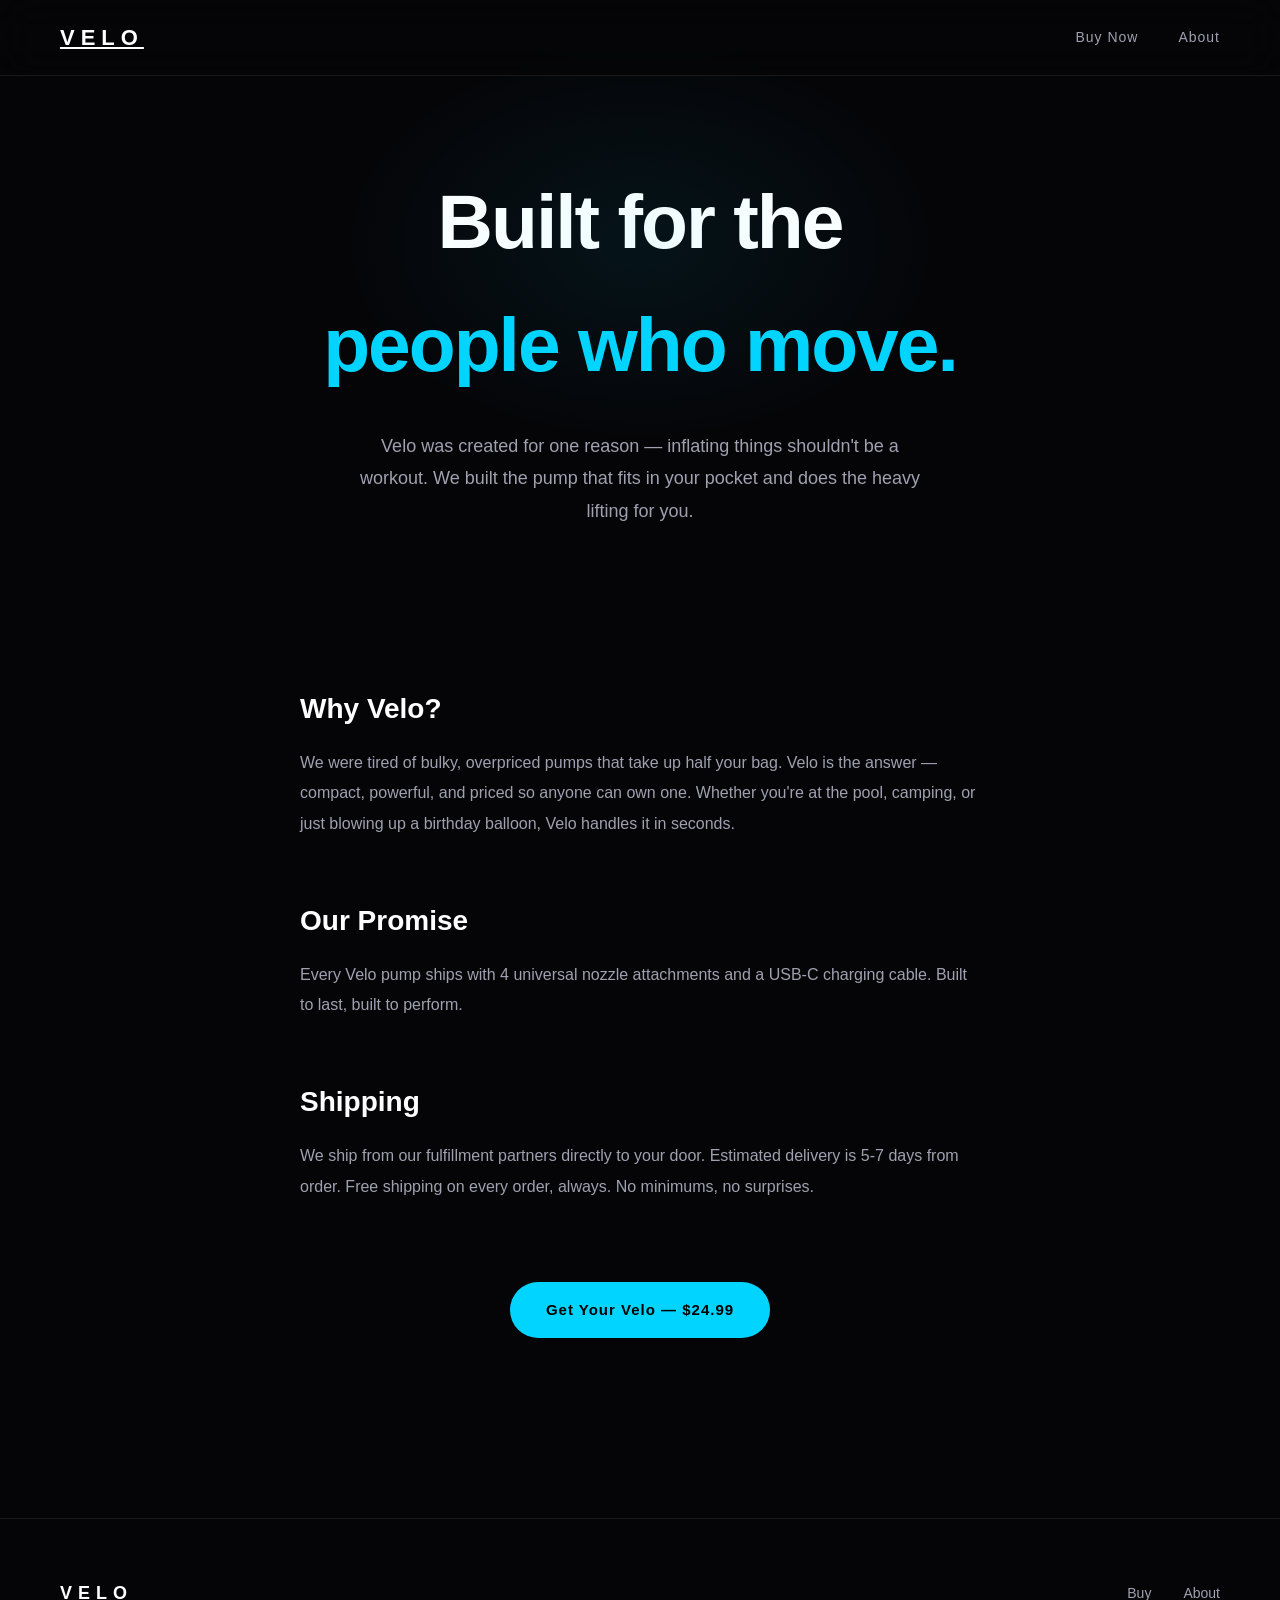
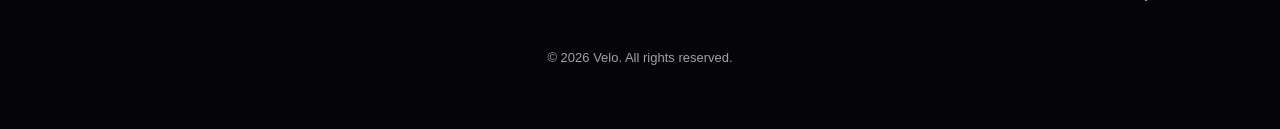
==== about.html @ b9e1aea3 "initial velo site" ====
<!DOCTYPE html>
<html lang="en">
<head>
  <meta charset="UTF-8" />
  <meta name="viewport" content="width=device-width, initial-scale=1.0" />
  <title>About — Velo</title>
  <link rel="stylesheet" href="css/style.css" />
</head>
<body>

  <!-- NAV -->
  <nav class="nav">
    <a href="index.html" class="nav-logo">VELO</a>
    <div class="nav-links">
      <a href="order.html">Buy Now</a>
      <a href="about.html">About</a>
    </div>
  </nav>

  <!-- ABOUT HERO -->
  <section class="about-hero">
    <h1>Built for the<br /><span class="blue">people who move.</span></h1>
    <p>Velo was created for one reason — inflating things shouldn't be a workout. We built the pump that fits in your pocket and does the heavy lifting for you.</p>
  </section>

  <!-- ABOUT CONTENT -->
  <div class="about-content">
    <div class="about-block reveal">
      <h2>Why Velo?</h2>
      <p>We were tired of bulky, overpriced pumps that take up half your bag. Velo is the answer — compact, powerful, and priced so anyone can own one. Whether you're at the pool, camping, or just blowing up a birthday balloon, Velo handles it in seconds.</p>
    </div>

    <div class="about-block reveal">
      <h2>Our Promise</h2>
      <p>Every Velo pump ships with 4 universal nozzle attachments and a USB-C charging cable. Built to last, built to perform.</p>
    </div>

    <div class="about-block reveal">
      <h2>Shipping</h2>
      <p>We ship from our fulfillment partners directly to your door. Estimated delivery is 5-7 days from order. Free shipping on every order, always. No minimums, no surprises.</p>
    </div>

    <div class="about-block reveal" style="text-align:center; padding-top: 20px;">
      <a href="order.html" class="btn-primary magnetic">Get Your Velo — $24.99</a>
    </div>
  </div>

  <!-- FOOTER -->
  <footer class="footer">
    <div class="footer-logo">VELO</div>
    <div class="footer-links">
      <a href="order.html">Buy</a>
      <a href="about.html">About</a>
    </div>
    <p class="footer-copy">© 2026 Velo. All rights reserved.</p>
  </footer>

  <script src="js/main.js"></script>
</body>
</html>
---- css/style.css ----
/* ===== RESET & BASE ===== */
*, *::before, *::after { box-sizing: border-box; margin: 0; padding: 0; }

:root {
  --bg: #050508;
  --bg2: #0a0a0f;
  --blue: #00D4FF;
  --blue-dim: rgba(0, 212, 255, 0.12);
  --white: #ffffff;
  --gray: #a0a0b0;
  --light: #e8e8f0;
  --card-bg: rgba(255,255,255,0.04);
  --border: rgba(255,255,255,0.08);
}

html { scroll-behavior: smooth; }

body {
  background: var(--bg);
  color: var(--white);
  font-family: -apple-system, BlinkMacSystemFont, 'SF Pro Display', 'Segoe UI', sans-serif;
  overflow-x: hidden;
  line-height: 1.6;
}

.blue { color: var(--blue); }

/* ===== NAV ===== */
.nav {
  position: fixed;
  top: 0; left: 0; right: 0;
  z-index: 100;
  display: flex;
  justify-content: space-between;
  align-items: center;
  padding: 20px 60px;
  background: rgba(5,5,8,0.8);
  backdrop-filter: blur(20px);
  border-bottom: 1px solid var(--border);
}

.nav-logo {
  font-size: 22px;
  font-weight: 800;
  letter-spacing: 6px;
  color: var(--white);
}

.nav-links {
  display: flex;
  gap: 40px;
}

.nav-links a {
  color: var(--gray);
  text-decoration: none;
  font-size: 14px;
  letter-spacing: 1px;
  transition: color 0.3s;
}

.nav-links a:hover { color: var(--blue); }

/* ===== HERO ===== */
.hero {
  min-height: 100vh;
  display: flex;
  align-items: center;
  justify-content: space-between;
  padding: 120px 60px 80px;
  gap: 60px;
  position: relative;
  overflow: hidden;
}

.hero::before {
  content: '';
  position: absolute;
  top: 20%;
  right: 10%;
  width: 600px;
  height: 600px;
  background: radial-gradient(circle, rgba(0,212,255,0.08) 0%, transparent 70%);
  pointer-events: none;
}

.hero-content {
  flex: 1;
  max-width: 560px;
  z-index: 1;
}

.hero-eyebrow {
  font-size: 12px;
  letter-spacing: 4px;
  text-transform: uppercase;
  color: var(--blue);
  margin-bottom: 20px;
}

.hero-title {
  font-size: clamp(48px, 6vw, 80px);
  font-weight: 800;
  line-height: 1.05;
  letter-spacing: -2px;
  margin-bottom: 24px;
  color: var(--white);
}

.hero-sub {
  font-size: 18px;
  color: var(--gray);
  margin-bottom: 40px;
  max-width: 420px;
  line-height: 1.7;
}

.hero-image {
  flex: 1;
  display: flex;
  justify-content: center;
  align-items: center;
  z-index: 1;
}

.hero-img {
  width: 100%;
  max-width: 520px;
  filter: drop-shadow(0 0 60px rgba(0,212,255,0.25));
  animation: float 6s ease-in-out infinite;
}

@keyframes float {
  0%, 100% { transform: translateY(0px); }
  50% { transform: translateY(-18px); }
}

/* ===== BUTTONS ===== */
.btn-primary {
  display: inline-block;
  padding: 16px 36px;
  background: var(--blue);
  color: #000;
  font-size: 15px;
  font-weight: 700;
  letter-spacing: 1px;
  text-decoration: none;
  border-radius: 50px;
  transition: all 0.3s ease;
  cursor: pointer;
  border: none;
}

.btn-primary:hover {
  background: #fff;
  transform: translateY(-2px);
  box-shadow: 0 20px 40px rgba(0,212,255,0.3);
}

.btn-secondary {
  display: inline-block;
  padding: 16px 36px;
  background: transparent;
  color: var(--white);
  font-size: 15px;
  font-weight: 600;
  letter-spacing: 1px;
  text-decoration: none;
  border-radius: 50px;
  border: 1px solid var(--border);
  transition: all 0.3s ease;
  cursor: pointer;
}

.btn-secondary:hover {
  border-color: var(--blue);
  color: var(--blue);
}

/* ===== SCROLL VIDEO HERO ===== */
.scroll-section {
  position: relative;
  height: 250vh;
}

.scroll-sticky {
  position: sticky;
  top: 0;
  height: 100vh;
  width: 100%;
  background: #000;
  overflow: hidden;
}

.scroll-video {
  position: absolute;
  inset: 0;
  width: 100%;
  height: 100%;
  object-fit: contain;
  opacity: 0;
  transition: opacity 0.6s ease;
}

.scroll-video.ready { opacity: 1; }

/* Loading */
.scroll-loader {
  position: absolute;
  inset: 0;
  display: flex;
  flex-direction: column;
  align-items: center;
  justify-content: center;
  gap: 20px;
  z-index: 10;
  background: #000;
  transition: opacity 0.6s ease;
}

.scroll-loader.hidden { opacity: 0; pointer-events: none; }

.loader-spinner {
  width: 48px;
  height: 48px;
  border: 2px solid rgba(255,255,255,0.05);
  border-top-color: var(--blue);
  border-radius: 50%;
  animation: spin 0.8s linear infinite;
}

@keyframes spin { to { transform: rotate(360deg); } }

.loader-text {
  font-size: 10px;
  font-weight: 900;
  letter-spacing: 0.35em;
  text-transform: uppercase;
  color: rgba(255,255,255,0.4);
}

.loader-bar-track {
  width: 200px;
  height: 1px;
  background: rgba(255,255,255,0.1);
  border-radius: 1px;
  overflow: hidden;
}

.loader-bar {
  height: 100%;
  width: 0%;
  background: var(--blue);
  transition: width 0.2s ease;
}

/* Edge fades */
.scroll-fade-top {
  position: absolute;
  inset-x: 0;
  top: 0;
  height: 120px;
  background: linear-gradient(to bottom, #000 0%, transparent 100%);
  pointer-events: none;
  z-index: 20;
}

.scroll-fade-bottom {
  position: absolute;
  inset-x: 0;
  bottom: 0;
  height: 120px;
  background: linear-gradient(to top, #000 0%, transparent 100%);
  pointer-events: none;
  z-index: 20;
}

/* Scroll cue */
.scroll-cue {
  position: absolute;
  bottom: 40px;
  left: 50%;
  transform: translateX(-50%);
  display: flex;
  flex-direction: column;
  align-items: center;
  gap: 8px;
  z-index: 30;
  opacity: 0.4;
  pointer-events: none;
  transition: opacity 0.5s ease;
}

.scroll-cue.hidden { opacity: 0; }

.scroll-cue span {
  font-size: 10px;
  font-weight: 900;
  letter-spacing: 0.4em;
  text-transform: uppercase;
  color: var(--white);
}

.scroll-cue-line {
  width: 1px;
  height: 40px;
  background: linear-gradient(to bottom, rgba(255,255,255,0.6), transparent);
  animation: pulse 1.5s ease-in-out infinite;
}

@keyframes pulse { 0%, 100% { opacity: 0.4; } 50% { opacity: 1; } }

/* Scroll overlay text */
.scroll-overlay {
  position: absolute;
  inset: 0;
  display: flex;
  flex-direction: column;
  align-items: center;
  justify-content: center;
  text-align: center;
  z-index: 25;
  opacity: 0;
  transform: translateY(20px);
  transition: opacity 0.8s ease, transform 0.8s ease;
  pointer-events: none;
  padding: 40px;
}

.scroll-overlay.visible {
  opacity: 1;
  transform: translateY(0);
  pointer-events: all;
}

.scroll-overlay-title {
  font-size: clamp(80px, 14vw, 160px);
  font-weight: 900;
  letter-spacing: -4px;
  line-height: 0.95;
  margin-bottom: 12px;
  color: var(--white);
  text-transform: uppercase;
}

.scroll-overlay-tagline {
  font-size: clamp(13px, 1.5vw, 18px);
  font-weight: 400;
  letter-spacing: 6px;
  text-transform: uppercase;
  color: var(--white);
  margin-bottom: 20px;
  opacity: 0.85;
}

.scroll-overlay-sub {
  font-size: clamp(14px, 1.8vw, 20px);
  color: var(--gray);
  margin-bottom: 36px;
  letter-spacing: 1px;
}

/* ===== SECTION HEADER ===== */
.section-header {
  text-align: center;
  margin-bottom: 60px;
}

.section-eyebrow {
  font-size: 11px;
  letter-spacing: 4px;
  text-transform: uppercase;
  color: var(--blue);
  margin-bottom: 16px;
}

.section-header h2 {
  font-size: clamp(36px, 5vw, 60px);
  font-weight: 800;
  letter-spacing: -2px;
  line-height: 1.1;
}

.section-sub {
  color: var(--gray);
  font-size: 16px;
  margin-top: 12px;
}

/* ===== PRODUCTS SECTION ===== */
.products-section {
  padding: 120px 60px;
  background: var(--bg2);
}

.products-grid {
  display: grid;
  grid-template-columns: repeat(3, 1fr);
  gap: 24px;
  max-width: 1100px;
  margin: 0 auto;
}

.product-card {
  background: var(--card-bg);
  border: 1px solid var(--border);
  border-radius: 24px;
  overflow: hidden;
  transition: all 0.4s ease;
}

.product-card:hover {
  border-color: rgba(0,212,255,0.25);
  transform: translateY(-6px);
}

.product-img-wrap {
  background: rgba(255,255,255,0.02);
  padding: 40px;
  display: flex;
  align-items: center;
  justify-content: center;
  min-height: 200px;
  border-bottom: 1px solid var(--border);
}

.product-img-wrap img {
  width: 100%;
  max-width: 100%;
  object-fit: contain;
}

.attachments-wrap {
  flex-direction: column;
  gap: 16px;
}

.attachment-grid {
  display: grid;
  grid-template-columns: 1fr 1fr;
  gap: 12px;
}

.attachment-dot {
  width: 48px;
  height: 48px;
  background: rgba(0,212,255,0.1);
  border: 1px solid rgba(0,212,255,0.2);
  border-radius: 50%;
}

.attachment-label {
  font-size: 12px;
  letter-spacing: 2px;
  text-transform: uppercase;
  color: var(--blue);
}

.cable-wrap { background: rgba(0,212,255,0.03); }

.cable-icon {
  font-size: 64px;
  filter: drop-shadow(0 0 20px rgba(0,212,255,0.4));
}

.product-card-info {
  padding: 28px;
}

.product-card-info h3 {
  font-size: 18px;
  font-weight: 700;
  margin-bottom: 8px;
}

.product-card-info p {
  font-size: 14px;
  color: var(--gray);
  line-height: 1.7;
  margin-bottom: 16px;
}

.product-gen-label {
  position: absolute;
  top: 16px;
  left: 16px;
  font-size: 10px;
  letter-spacing: 2px;
  text-transform: uppercase;
  color: var(--gray);
}

.gen-new { color: var(--blue); }

.product-card { position: relative; }

.product-old {
  opacity: 0.55;
  filter: grayscale(0.3);
}

.product-old:hover {
  opacity: 0.7;
  transform: translateY(-2px);
}

.product-featured-card {
  border-color: rgba(0,212,255,0.4) !important;
  background: rgba(0,212,255,0.04) !important;
  transform: translateY(-12px);
}

.product-featured-card:hover {
  transform: translateY(-18px) !important;
  box-shadow: 0 40px 80px rgba(0,212,255,0.12);
}

.product-img-featured {
  background: rgba(0,212,255,0.04) !important;
  padding: 0 !important;
  min-height: 260px;
}

.product-img-featured img {
  width: 100% !important;
  max-width: 100% !important;
  height: 260px;
  object-fit: cover;
  object-position: center;
}

.featured-name { font-size: 20px !important; }

.old-tag {
  background: rgba(255,255,255,0.05) !important;
  border-color: rgba(255,255,255,0.1) !important;
  color: var(--gray) !important;
}

.product-tag {
  display: inline-block;
  padding: 4px 12px;
  background: var(--blue-dim);
  border: 1px solid rgba(0,212,255,0.2);
  border-radius: 50px;
  font-size: 11px;
  letter-spacing: 1px;
  color: var(--blue);
  text-transform: uppercase;
}

/* ===== VIDEOS SECTION ===== */
.videos-section {
  padding: 120px 60px;
  background: var(--bg);
}

.videos-grid {
  display: grid;
  grid-template-columns: repeat(3, 1fr);
  gap: 24px;
  max-width: 1100px;
  margin: 0 auto 20px;
}

.video-card {
  border-radius: 20px;
  overflow: hidden;
  border: 1px solid var(--border);
  transition: all 0.4s ease;
  background: #000;
}

.video-card video {
  width: 100%;
  aspect-ratio: 9/16;
  object-fit: cover;
  display: block;
}

.video-card:hover {
  border-color: rgba(0,212,255,0.25);
  transform: translateY(-4px);
}

.video-placeholder {
  background: rgba(255,255,255,0.03);
  aspect-ratio: 9/16;
  display: flex;
  flex-direction: column;
  align-items: center;
  justify-content: center;
  gap: 16px;
  cursor: pointer;
}

.play-btn {
  width: 56px;
  height: 56px;
  background: var(--blue);
  color: #000;
  border-radius: 50%;
  display: flex;
  align-items: center;
  justify-content: center;
  font-size: 18px;
  transition: transform 0.3s ease;
}

.video-card:hover .play-btn { transform: scale(1.1); }

.video-placeholder p {
  font-size: 13px;
  color: var(--gray);
  text-align: center;
  padding: 0 20px;
}

.videos-note {
  text-align: center;
  font-size: 12px;
  color: rgba(255,255,255,0.2);
  letter-spacing: 1px;
}

/* ===== REVIEWS SECTION ===== */
.reviews-section {
  padding: 120px 60px;
  background: var(--bg2);
}

.reviews-grid {
  display: grid;
  grid-template-columns: repeat(2, 1fr);
  gap: 24px;
  max-width: 900px;
  margin: 0 auto;
}

.review-card {
  background: var(--card-bg);
  border: 1px solid var(--border);
  border-radius: 20px;
  padding: 32px;
  transition: all 0.4s ease;
}

.review-card:hover {
  border-color: rgba(0,212,255,0.2);
  transform: translateY(-3px);
}

.review-stars {
  color: #FFD700;
  font-size: 16px;
  margin-bottom: 16px;
  letter-spacing: 2px;
}

.review-text {
  font-size: 15px;
  color: var(--light);
  line-height: 1.8;
  margin-bottom: 20px;
  font-style: italic;
}

.review-author {
  font-size: 13px;
  color: var(--gray);
  letter-spacing: 1px;
}

/* ===== PRICING SECTION ===== */
.pricing-section {
  padding: 120px 60px;
  background: var(--bg);
}

.pricing-grid {
  display: grid;
  grid-template-columns: 1fr 1fr;
  gap: 24px;
  max-width: 800px;
  margin: 0 auto;
}

.pricing-grid-three {
  grid-template-columns: 1fr 1.2fr 1fr;
  max-width: 1100px;
}

.pricing-card {
  background: var(--card-bg);
  border: 1px solid var(--border);
  border-radius: 28px;
  padding: 40px;
  text-align: center;
  position: relative;
  transition: all 0.4s ease;
}

.pricing-featured {
  border-color: rgba(0,212,255,0.4);
  background: rgba(0,212,255,0.04);
}

.pricing-featured:hover {
  transform: translateY(-6px);
  box-shadow: 0 30px 60px rgba(0,212,255,0.1);
}

.pricing-soldout {
  opacity: 0.5;
  filter: grayscale(0.5);
}

.pricing-badge {
  display: inline-block;
  padding: 5px 14px;
  background: var(--blue);
  color: #000;
  font-size: 10px;
  font-weight: 800;
  letter-spacing: 2px;
  text-transform: uppercase;
  border-radius: 50px;
  margin-bottom: 24px;
}

.soldout-badge {
  background: rgba(255,60,60,0.15);
  border: 1px solid rgba(255,60,60,0.3);
  color: #ff6060;
}

.pricing-img {
  width: 120px;
  height: 120px;
  object-fit: contain;
  margin: 0 auto 24px;
  display: block;
}

.pricing-name {
  font-size: 20px;
  font-weight: 700;
  margin-bottom: 8px;
}

.pricing-price {
  font-size: 48px;
  font-weight: 800;
  color: var(--blue);
  margin-bottom: 28px;
}

.soldout-price { color: var(--gray); }

.pricing-perks {
  list-style: none;
  margin-bottom: 32px;
  text-align: left;
}

.pricing-perks li {
  font-size: 14px;
  color: var(--gray);
  padding: 8px 0;
  border-bottom: 1px solid var(--border);
}

.pricing-perks li:first-child { border-top: 1px solid var(--border); }

.soldout-perks li { color: rgba(255,255,255,0.25); }

.btn-soldout {
  display: inline-block;
  padding: 16px 36px;
  background: transparent;
  color: rgba(255,255,255,0.2);
  font-size: 15px;
  font-weight: 600;
  border-radius: 50px;
  border: 1px solid rgba(255,255,255,0.1);
  cursor: not-allowed;
  width: 100%;
}

/* ===== FEATURES ===== */
.features {
  padding: 120px 60px;
  background: var(--bg2);
}

.features-grid {
  display: grid;
  grid-template-columns: repeat(4, 1fr);
  gap: 24px;
  max-width: 1200px;
  margin: 0 auto;
}

.feature-card {
  background: var(--card-bg);
  border: 1px solid var(--border);
  border-radius: 20px;
  padding: 40px 28px;
  transition: all 0.4s ease;
}

.feature-card:hover {
  border-color: rgba(0,212,255,0.3);
  background: rgba(0,212,255,0.05);
  transform: translateY(-4px);
}

.feature-icon {
  font-size: 32px;
  margin-bottom: 16px;
}

.feature-card h3 {
  font-size: 18px;
  font-weight: 700;
  margin-bottom: 10px;
  color: var(--white);
}

.feature-card p {
  font-size: 14px;
  color: var(--gray);
  line-height: 1.7;
}

/* ===== CTA BANNER ===== */
.cta-banner {
  padding: 120px 60px;
  text-align: center;
  position: relative;
  overflow: hidden;
}

.cta-banner::before {
  content: '';
  position: absolute;
  top: 50%;
  left: 50%;
  transform: translate(-50%, -50%);
  width: 800px;
  height: 400px;
  background: radial-gradient(ellipse, rgba(0,212,255,0.08) 0%, transparent 70%);
  pointer-events: none;
}

.cta-banner h2 {
  font-size: clamp(36px, 5vw, 60px);
  font-weight: 800;
  letter-spacing: -2px;
  margin-bottom: 16px;
}

.cta-banner p {
  color: var(--gray);
  font-size: 16px;
  margin-bottom: 40px;
}

/* ===== REVEAL ANIMATION ===== */
.reveal {
  opacity: 0;
  transform: translateY(40px);
  transition: opacity 0.7s ease, transform 0.7s ease;
}

.reveal.visible {
  opacity: 1;
  transform: translateY(0);
}

/* ===== FOOTER ===== */
.footer {
  padding: 60px;
  border-top: 1px solid var(--border);
  display: flex;
  align-items: center;
  justify-content: space-between;
  flex-wrap: wrap;
  gap: 20px;
}

.footer-logo {
  font-size: 18px;
  font-weight: 800;
  letter-spacing: 6px;
}

.footer-links {
  display: flex;
  gap: 32px;
}

.footer-links a {
  color: var(--gray);
  text-decoration: none;
  font-size: 14px;
  transition: color 0.3s;
}

.footer-links a:hover { color: var(--blue); }

.footer-copy {
  color: var(--gray);
  font-size: 13px;
  width: 100%;
  text-align: center;
  margin-top: 20px;
}

/* ===== ORDER PAGE ===== */
.order-hero {
  min-height: 100vh;
  display: flex;
  align-items: center;
  padding: 120px 60px 80px;
  gap: 80px;
}

.order-images {
  flex: 1;
  display: flex;
  flex-direction: column;
  gap: 16px;
}

.order-main-img {
  width: 100%;
  border-radius: 24px;
  background: rgba(255,255,255,0.03);
  border: 1px solid var(--border);
  overflow: hidden;
}

.order-main-img img {
  width: 100%;
  display: block;
}

.order-details {
  flex: 1;
  max-width: 500px;
}

.order-badge {
  display: inline-block;
  padding: 6px 16px;
  background: var(--blue-dim);
  border: 1px solid rgba(0,212,255,0.3);
  border-radius: 50px;
  font-size: 12px;
  letter-spacing: 2px;
  color: var(--blue);
  text-transform: uppercase;
  margin-bottom: 20px;
}

.order-title {
  font-size: clamp(32px, 4vw, 52px);
  font-weight: 800;
  letter-spacing: -1.5px;
  line-height: 1.1;
  margin-bottom: 16px;
}

.order-desc {
  color: var(--gray);
  font-size: 16px;
  line-height: 1.7;
  margin-bottom: 32px;
}

.order-price {
  font-size: 48px;
  font-weight: 800;
  color: var(--blue);
  margin-bottom: 8px;
}

.order-shipping {
  color: var(--gray);
  font-size: 14px;
  margin-bottom: 32px;
}

.order-specs {
  display: grid;
  grid-template-columns: 1fr 1fr;
  gap: 12px;
  margin-bottom: 40px;
}

.spec-item {
  background: var(--card-bg);
  border: 1px solid var(--border);
  border-radius: 12px;
  padding: 14px 18px;
}

.spec-label {
  font-size: 11px;
  letter-spacing: 1.5px;
  text-transform: uppercase;
  color: var(--gray);
  margin-bottom: 4px;
}

.spec-value {
  font-size: 15px;
  font-weight: 600;
  color: var(--white);
}

.order-btn-group {
  display: flex;
  flex-direction: column;
  gap: 12px;
}

/* ETENWOLF SOLD OUT SECTION */
.sold-out-section {
  padding: 80px 60px;
  background: var(--bg2);
  border-top: 1px solid var(--border);
}

.sold-out-section h2 {
  font-size: 28px;
  font-weight: 700;
  margin-bottom: 8px;
  color: var(--gray);
}

.sold-out-section p {
  color: var(--gray);
  font-size: 14px;
  margin-bottom: 32px;
}

.sold-out-card {
  display: flex;
  align-items: center;
  gap: 24px;
  background: var(--card-bg);
  border: 1px solid var(--border);
  border-radius: 20px;
  padding: 28px;
  max-width: 500px;
  opacity: 0.5;
  position: relative;
}

.sold-out-card img {
  width: 80px;
  height: 80px;
  object-fit: contain;
  border-radius: 12px;
  filter: grayscale(1);
}

.sold-out-info h3 {
  font-size: 16px;
  font-weight: 600;
  margin-bottom: 4px;
}

.sold-out-info p {
  font-size: 14px;
  color: var(--gray);
  margin: 0;
}

.sold-out-badge {
  position: absolute;
  top: 16px;
  right: 16px;
  background: rgba(255,60,60,0.15);
  border: 1px solid rgba(255,60,60,0.3);
  color: #ff6060;
  font-size: 11px;
  letter-spacing: 1.5px;
  text-transform: uppercase;
  padding: 4px 12px;
  border-radius: 50px;
}

/* ===== ORDER FORM ===== */
.order-main-img {
  border-radius: 24px;
  background: rgba(255,255,255,0.03);
  border: 1px solid var(--border);
  overflow: hidden;
  margin-bottom: 16px;
}

.order-main-img img {
  width: 100%;
  display: block;
  max-height: 480px;
  object-fit: contain;
  padding: 20px;
}

.order-price-sub {
  font-size: 16px;
  font-weight: 400;
  color: var(--blue);
  margin-left: 8px;
}

.checkout-form {
  display: flex;
  flex-direction: column;
  gap: 12px;
}

.form-section-label {
  font-size: 10px;
  letter-spacing: 3px;
  text-transform: uppercase;
  color: var(--blue);
  margin-top: 8px;
  padding-bottom: 8px;
  border-bottom: 1px solid var(--border);
}

.form-row {
  display: grid;
  grid-template-columns: 1fr 1fr;
  gap: 12px;
}

.form-group {
  display: flex;
  flex-direction: column;
  gap: 6px;
}

.form-group label {
  font-size: 11px;
  letter-spacing: 1px;
  text-transform: uppercase;
  color: var(--gray);
}

.form-group input {
  background: rgba(255,255,255,0.04);
  border: 1px solid var(--border);
  border-radius: 10px;
  padding: 12px 16px;
  color: var(--white);
  font-size: 14px;
  outline: none;
  transition: border-color 0.3s;
  font-family: inherit;
}

.form-group input:focus {
  border-color: rgba(0,212,255,0.5);
  background: rgba(0,212,255,0.04);
}

.form-group input::placeholder { color: rgba(255,255,255,0.2); }

.order-summary {
  background: rgba(255,255,255,0.03);
  border: 1px solid var(--border);
  border-radius: 14px;
  padding: 20px;
  margin-top: 8px;
}

.summary-row {
  display: flex;
  justify-content: space-between;
  font-size: 14px;
  color: var(--gray);
  padding: 8px 0;
  border-bottom: 1px solid var(--border);
}

.summary-row:last-child { border-bottom: none; }

.summary-total {
  color: var(--white);
  font-weight: 700;
  font-size: 16px;
}

.order-submit {
  width: 100%;
  text-align: center;
  padding: 18px;
  font-size: 16px;
  margin-top: 4px;
}

.secure-note {
  text-align: center;
  font-size: 12px;
  color: var(--gray);
  margin-top: 8px;
}

.order-success {
  text-align: center;
  padding: 60px 20px;
}

.success-icon {
  width: 72px;
  height: 72px;
  background: rgba(0,212,255,0.1);
  border: 2px solid var(--blue);
  border-radius: 50%;
  display: flex;
  align-items: center;
  justify-content: center;
  font-size: 28px;
  color: var(--blue);
  margin: 0 auto 24px;
}

.order-success h2 {
  font-size: 32px;
  font-weight: 800;
  margin-bottom: 12px;
}

.order-success p {
  color: var(--gray);
  font-size: 16px;
}

/* ===== CHECKOUT MODAL ===== */
.modal-overlay {
  position: fixed;
  inset: 0;
  background: rgba(0,0,0,0.85);
  backdrop-filter: blur(12px);
  z-index: 1000;
  display: flex;
  align-items: center;
  justify-content: center;
  opacity: 0;
  pointer-events: none;
  transition: opacity 0.3s ease;
  padding: 20px;
}

.modal-overlay.active {
  opacity: 1;
  pointer-events: all;
}

.modal {
  background: #0d0d14;
  border: 1px solid var(--border);
  border-radius: 28px;
  padding: 36px 40px;
  width: 100%;
  max-width: 860px;
  max-height: 92vh;
  overflow-y: auto;
  position: relative;
  transform: translateY(20px);
  transition: transform 0.3s ease;
}

.modal-overlay.active .modal {
  transform: translateY(0);
}

.modal-close {
  position: absolute;
  top: 20px;
  right: 20px;
  background: rgba(255,255,255,0.06);
  border: 1px solid var(--border);
  color: var(--gray);
  width: 32px;
  height: 32px;
  border-radius: 50%;
  cursor: pointer;
  font-size: 13px;
  display: flex;
  align-items: center;
  justify-content: center;
  transition: all 0.2s;
}

.modal-close:hover { background: rgba(255,255,255,0.1); color: var(--white); }

.modal-header { margin-bottom: 20px; }

.modal-header h2 {
  font-size: 22px;
  font-weight: 800;
  margin-bottom: 4px;
}

.modal-sub { font-size: 13px; color: var(--blue); }

.checkout-form {
  display: grid;
  grid-template-columns: 1fr 1fr;
  gap: 12px;
  align-items: start;
}

.checkout-form .form-section-label,
.checkout-form .form-group:not(.form-row .form-group),
.checkout-form .order-summary,
.checkout-form .order-submit,
.checkout-form .secure-note {
  grid-column: span 2;
}

.checkout-form .form-row {
  grid-column: span 2;
}

.form-section-label {
  font-size: 10px;
  letter-spacing: 3px;
  text-transform: uppercase;
  color: var(--blue);
  margin-top: 8px;
  padding-bottom: 8px;
  border-bottom: 1px solid var(--border);
}

.form-row { display: grid; grid-template-columns: 1fr 1fr; gap: 12px; }

.form-group { display: flex; flex-direction: column; gap: 6px; }

.form-group label {
  font-size: 11px;
  letter-spacing: 1px;
  text-transform: uppercase;
  color: var(--gray);
}

.form-group input {
  background: rgba(255,255,255,0.04);
  border: 1px solid var(--border);
  border-radius: 10px;
  padding: 12px 16px;
  color: var(--white);
  font-size: 14px;
  outline: none;
  transition: border-color 0.3s;
  font-family: inherit;
}

.form-group input:focus {
  border-color: rgba(0,212,255,0.5);
  background: rgba(0,212,255,0.04);
}

.form-group input::placeholder { color: rgba(255,255,255,0.2); }

.order-summary {
  background: rgba(255,255,255,0.03);
  border: 1px solid var(--border);
  border-radius: 14px;
  padding: 20px;
  margin-top: 8px;
}

.summary-row {
  display: flex;
  justify-content: space-between;
  font-size: 14px;
  color: var(--gray);
  padding: 8px 0;
  border-bottom: 1px solid var(--border);
}

.summary-row:last-child { border-bottom: none; }

.summary-total { color: var(--white); font-weight: 700; font-size: 16px; }

.order-submit { width: 100%; text-align: center; padding: 18px; font-size: 16px; margin-top: 4px; }

.secure-note { text-align: center; font-size: 12px; color: var(--gray); margin-top: 8px; }

.order-success { text-align: center; padding: 40px 20px; }

.success-icon {
  width: 72px;
  height: 72px;
  background: rgba(0,212,255,0.1);
  border: 2px solid var(--blue);
  border-radius: 50%;
  display: flex;
  align-items: center;
  justify-content: center;
  font-size: 28px;
  color: var(--blue);
  margin: 0 auto 24px;
}

.order-success h2 { font-size: 28px; font-weight: 800; margin-bottom: 12px; }
.order-success p { color: var(--gray); font-size: 16px; }

/* ===== ABOUT PAGE ===== */
.about-hero {
  min-height: 60vh;
  display: flex;
  flex-direction: column;
  align-items: center;
  justify-content: center;
  text-align: center;
  padding: 160px 60px 80px;
  position: relative;
}

.about-hero::before {
  content: '';
  position: absolute;
  top: 40%;
  left: 50%;
  transform: translate(-50%, -50%);
  width: 600px;
  height: 400px;
  background: radial-gradient(ellipse, rgba(0,212,255,0.07) 0%, transparent 70%);
  pointer-events: none;
}

.about-hero h1 {
  font-size: clamp(42px, 6vw, 80px);
  font-weight: 800;
  letter-spacing: -2px;
  margin-bottom: 24px;
}

.about-hero p {
  font-size: 18px;
  color: var(--gray);
  max-width: 560px;
  line-height: 1.8;
}

.about-content {
  padding: 80px 60px 120px;
  max-width: 800px;
  margin: 0 auto;
}

.about-block {
  margin-bottom: 60px;
}

.about-block h2 {
  font-size: 28px;
  font-weight: 700;
  margin-bottom: 16px;
  color: var(--white);
}

.about-block p {
  font-size: 16px;
  color: var(--gray);
  line-height: 1.9;
}

/* ===== MAGNETIC BUTTON ===== */
.magnetic {
  position: relative;
  display: inline-block;
  transition: transform 0.2s ease;
}

/* ===== RESPONSIVE ===== */
@media (max-width: 900px) {
  .nav { padding: 20px 24px; }
  .products-grid, .videos-grid { grid-template-columns: 1fr; }
  .reviews-grid, .pricing-grid { grid-template-columns: 1fr; }
  .products-section, .videos-section, .reviews-section, .pricing-section { padding: 80px 24px; }
  .features-grid { grid-template-columns: 1fr 1fr; }
  .order-hero { flex-direction: column; padding: 100px 24px 60px; }
  .features, .cta-banner, .footer, .sold-out-section, .about-hero, .about-content { padding-left: 24px; padding-right: 24px; }
}

@media (max-width: 600px) {
  .features-grid { grid-template-columns: 1fr; }
  .order-specs { grid-template-columns: 1fr; }
}
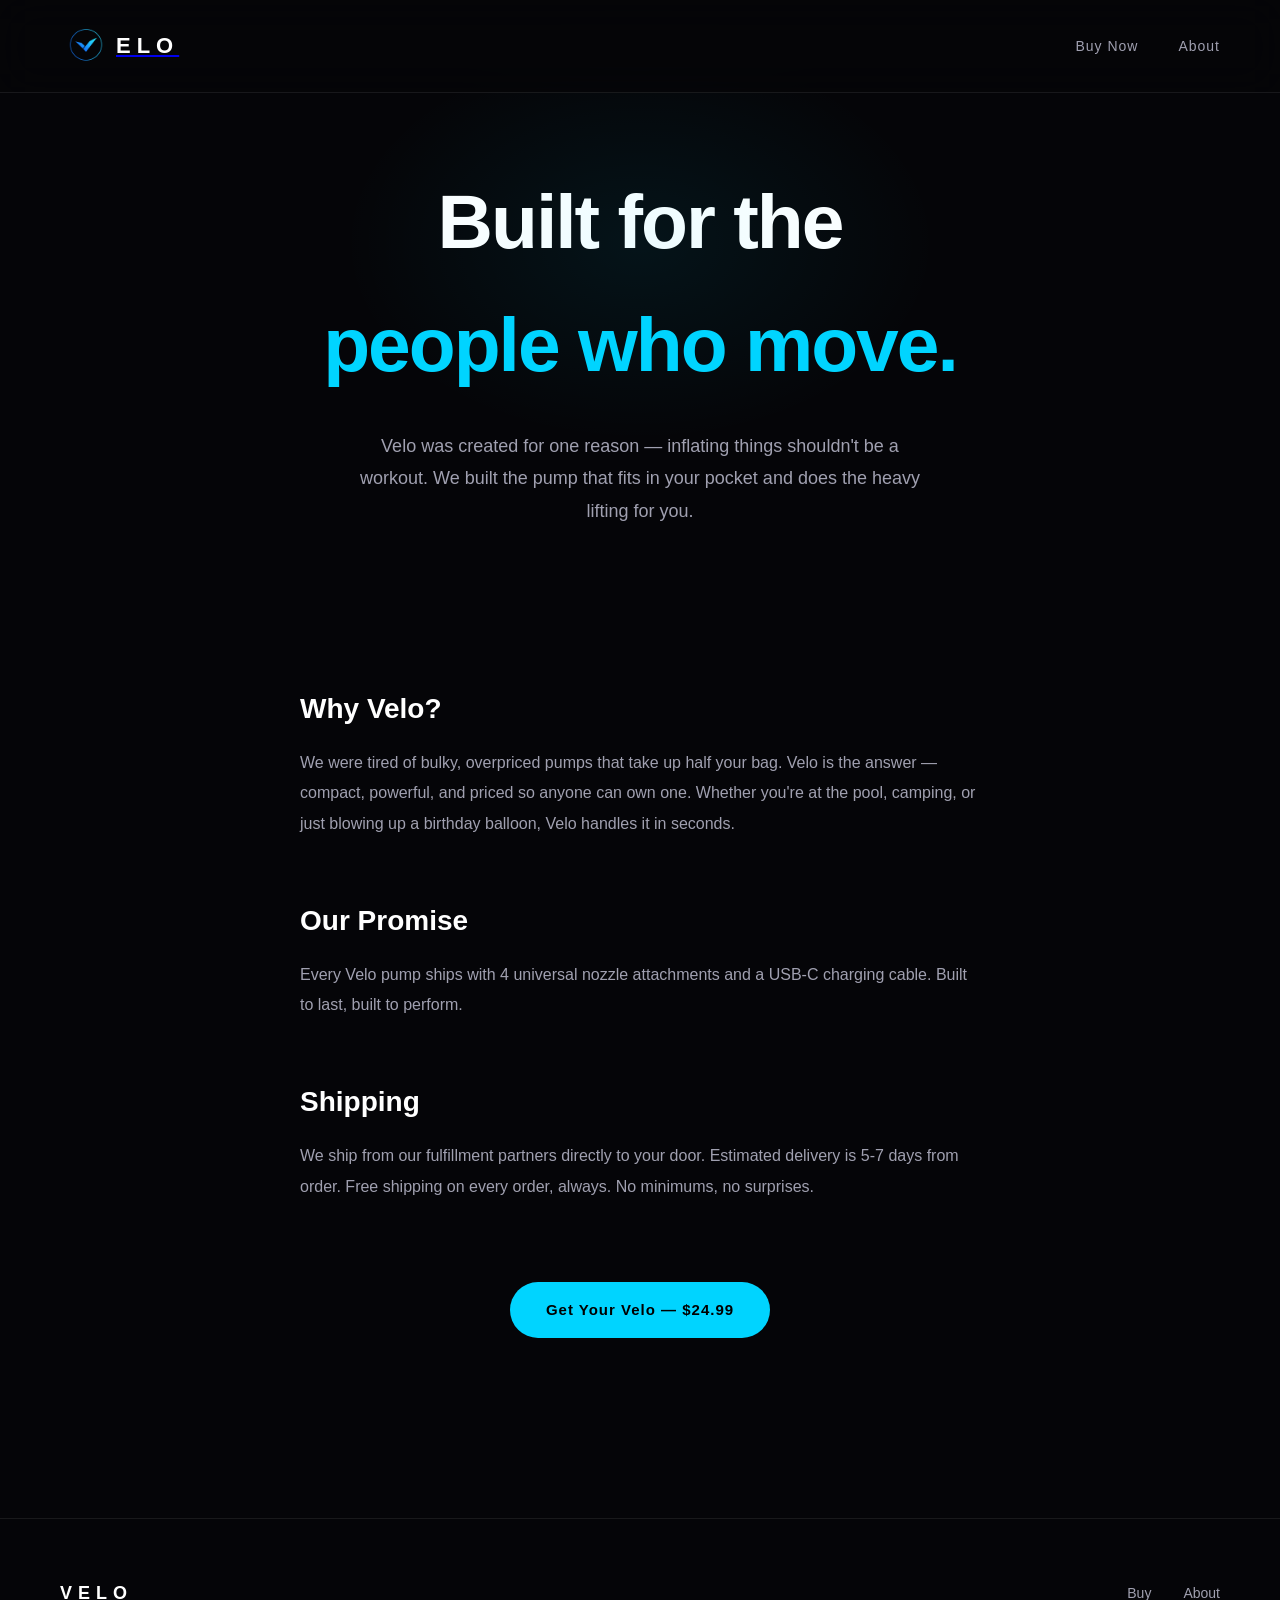
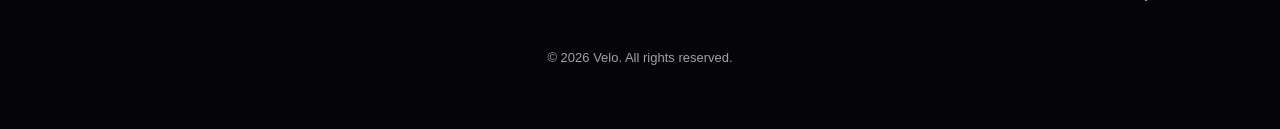
==== commit d7126129: "updated site" ====
--- a/about.html
+++ b/about.html
@@ -10,7 +10,7 @@
 
   <!-- NAV -->
   <nav class="nav">
-    <a href="index.html" class="nav-logo">VELO</a>
+    <a href="index.html" class="nav-logo"><img src="Brand LOGO Velo.png" alt="Velo" class="nav-logo-img" /><span class="nav-logo-text">ELO</span></a>
     <div class="nav-links">
       <a href="order.html">Buy Now</a>
       <a href="about.html">About</a>
--- a/css/style.css
+++ b/css/style.css
@@ -40,6 +40,18 @@
 }
 
 .nav-logo {
+  display: flex;
+  align-items: center;
+  gap: 4px;
+}
+
+.nav-logo-img {
+  height: 52px;
+  width: 52px;
+  object-fit: contain;
+}
+
+.nav-logo-text {
   font-size: 22px;
   font-weight: 800;
   letter-spacing: 6px;
@@ -180,7 +192,7 @@
 /* ===== SCROLL VIDEO HERO ===== */
 .scroll-section {
   position: relative;
-  height: 250vh;
+  height: 180vh;
 }
 
 .scroll-sticky {
